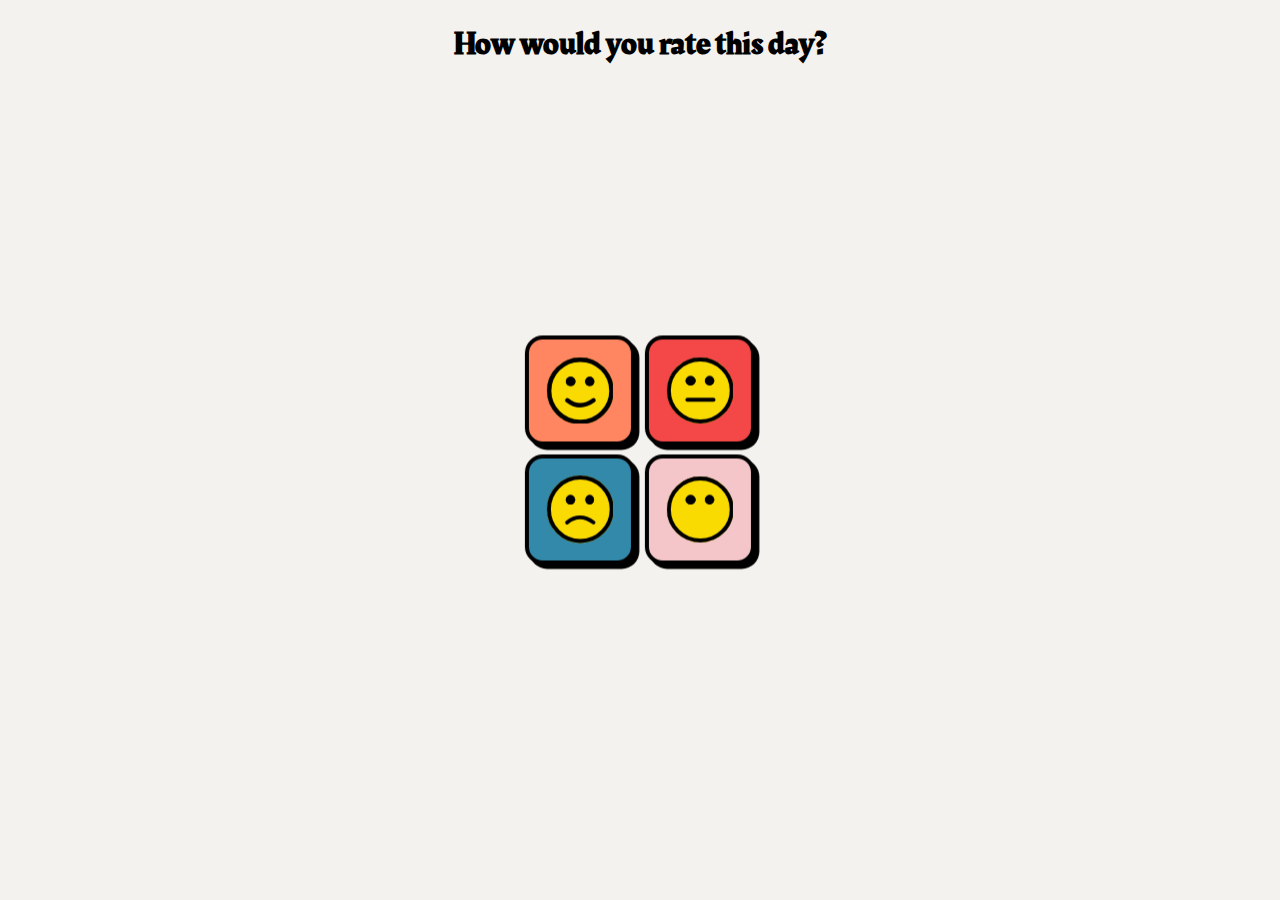
==== index.html @ 7a6d4d30 "init project set up" ====
<!DOCTYPE html>
<html lang="en">

<head>
  <meta charset="UTF-8" />
  <meta name="viewport" content="width=device-width, initial-scale=1.0" />
  <meta http-equiv="X-UA-Compatible" content="ie=edge" />
  <title>SET UP</title>
  <link rel="stylesheet" href="styles/main.css" />
  <link rel="shortcut icon" href="favicon.png" />
</head>

<body class="page">
  <h1 class="page__heading">How would you rate this day?</h1>
  <!-- The FORM -->
  <section class="page__subject">
    <form method="POST" id="formAnswear" onsubmit="greetUser(); return false">
      <div class="answear-grid">
        <label for="answear" class="answear answear--1" id="1">
          <svg xmlns="http://www.w3.org/2000/svg" viewBox="0 0 152 152">
            <g id="Group_70" data-name="Group 70" transform="translate(-6966 -1381)">
              <g id="Ellipse_38" data-name="Ellipse 38" transform="translate(6966 1381)" fill="none" stroke="#000"
                stroke-width="10">
                <circle cx="76" cy="76" r="76" stroke="none" />
                <circle cx="76" cy="76" r="71" fill="none" />
              </g>
              <g id="Group_15" data-name="Group 15" transform="translate(7009.368 1425.016)">
                <g id="Ellipse_35" data-name="Ellipse 35" transform="translate(-0.368 -0.016)" stroke="#000"
                  stroke-width="10">
                  <ellipse cx="11" cy="10.5" rx="11" ry="10.5" stroke="none" />
                  <ellipse cx="11" cy="10.5" rx="6" ry="5.5" fill="none" />
                </g>
                <g id="Ellipse_36" data-name="Ellipse 36" transform="translate(43.632 -0.016)" stroke="#000"
                  stroke-width="10">
                  <circle cx="10.5" cy="10.5" r="10.5" stroke="none" />
                  <circle cx="10.5" cy="10.5" r="5.5" fill="none" />
                </g>
              </g>
              <g id="Ellipse_39" data-name="Ellipse 39" transform="translate(6966 1381)" fill="#f9db02" stroke="#000"
                stroke-width="10">
                <circle cx="76" cy="76" r="76" stroke="none" />
                <circle cx="76" cy="76" r="71" fill="none" />
              </g>
              <g id="Group_16" data-name="Group 16" transform="translate(7009.368 1425.016)">
                <g id="Ellipse_35-2" data-name="Ellipse 35" transform="translate(-0.368 -0.016)" stroke="#000"
                  stroke-width="10">
                  <ellipse cx="11" cy="10.5" rx="11" ry="10.5" stroke="none" />
                  <ellipse cx="11" cy="10.5" rx="6" ry="5.5" fill="none" />
                </g>
                <g id="Ellipse_36-2" data-name="Ellipse 36" transform="translate(43.632 -0.016)" stroke="#000"
                  stroke-width="10">
                  <circle cx="10.5" cy="10.5" r="10.5" stroke="none" />
                  <circle cx="10.5" cy="10.5" r="5.5" fill="none" />
                </g>
              </g>
              <path id="Path_41" data-name="Path 41" d="M0,0S14.388,11.467,29.369,11.467,59.923,0,59.923,0"
                transform="translate(7012.325 1478.49)" fill="none" stroke="#000" stroke-linecap="round"
                stroke-width="10" />
            </g>
          </svg>
          <input type="button" onclick="greetUser(); return false" name="answear" value="mood1" />
        </label>
        <label for="answear" class="answear answear--2" id="2">
          <svg xmlns="http://www.w3.org/2000/svg" viewBox="0 0 86 85">
            <g id="Group_71" data-name="Group 71" transform="translate(0.338 -0.34)">
              <g id="Ellipse_38" data-name="Ellipse 38" transform="translate(-0.338 0.34)" fill="none" stroke="#000"
                stroke-width="5">
                <ellipse cx="43" cy="42.5" rx="43" ry="42.5" stroke="none" />
                <ellipse cx="43" cy="42.5" rx="40.5" ry="40" fill="none" />
              </g>
              <g id="Group_15" data-name="Group 15" transform="translate(24.154 24.716)">
                <g id="Ellipse_35" data-name="Ellipse 35" transform="translate(-0.493 -0.376)" stroke="#000"
                  stroke-width="5">
                  <ellipse cx="6.5" cy="6" rx="6.5" ry="6" stroke="none" />
                  <ellipse cx="6.5" cy="6" rx="4" ry="3.5" fill="none" />
                </g>
                <g id="Ellipse_36" data-name="Ellipse 36" transform="translate(24.507 -0.376)" stroke="#000"
                  stroke-width="5">
                  <circle cx="6" cy="6" r="6" stroke="none" />
                  <circle cx="6" cy="6" r="3.5" fill="none" />
                </g>
              </g>
              <line id="Line_3" data-name="Line 3" x2="33.66" transform="translate(26.022 54.763)" fill="none"
                stroke="#000" stroke-linecap="round" stroke-width="5" />
              <g id="Ellipse_39" data-name="Ellipse 39" transform="translate(-0.338 0.34)" fill="#f9db02" stroke="#000"
                stroke-width="5">
                <ellipse cx="43" cy="42.5" rx="43" ry="42.5" stroke="none" />
                <ellipse cx="43" cy="42.5" rx="40.5" ry="40" fill="none" />
              </g>
              <g id="Group_16" data-name="Group 16" transform="translate(24.154 24.716)">
                <g id="Ellipse_35-2" data-name="Ellipse 35" transform="translate(-0.493 -0.376)" stroke="#000"
                  stroke-width="5">
                  <ellipse cx="6.5" cy="6" rx="6.5" ry="6" stroke="none" />
                  <ellipse cx="6.5" cy="6" rx="4" ry="3.5" fill="none" />
                </g>
                <g id="Ellipse_36-2" data-name="Ellipse 36" transform="translate(24.507 -0.376)" stroke="#000"
                  stroke-width="5">
                  <circle cx="6" cy="6" r="6" stroke="none" />
                  <circle cx="6" cy="6" r="3.5" fill="none" />
                </g>
              </g>
              <line id="Line_4" data-name="Line 4" x2="33.66" transform="translate(26.022 54.763)" fill="none"
                stroke="#000" stroke-linecap="round" stroke-width="5" />
            </g>
          </svg>
          <input type="button" onclick="greetUser(); return false" name="answear" value="mood2" />
        </label>
        <label for="answear" class="answear answear--3" id="3">
          <svg xmlns="http://www.w3.org/2000/svg" viewBox="0 0 85 86">
            <g id="Group_74" data-name="Group 74" transform="translate(-5865 -3158)">
              <g id="Group_73" data-name="Group 73" transform="translate(5864.66 3158.338)">
                <g id="Ellipse_38" data-name="Ellipse 38" transform="translate(0.34 -0.338)" fill="none" stroke="#000"
                  stroke-width="5">
                  <ellipse cx="42.5" cy="43" rx="42.5" ry="43" stroke="none" />
                  <ellipse cx="42.5" cy="43" rx="40" ry="40.5" fill="none" />
                </g>
                <g id="Group_15" data-name="Group 15" transform="translate(24.154 24.716)">
                  <g id="Ellipse_35" data-name="Ellipse 35" transform="translate(0.186 -0.054)" stroke="#000"
                    stroke-width="5">
                    <circle cx="6" cy="6" r="6" stroke="none" />
                    <circle cx="6" cy="6" r="3.5" fill="none" />
                  </g>
                  <g id="Ellipse_36" data-name="Ellipse 36" transform="translate(25.186 -0.054)" stroke="#000"
                    stroke-width="5">
                    <ellipse cx="5.5" cy="6" rx="5.5" ry="6" stroke="none" />
                    <ellipse cx="5.5" cy="6" rx="3" ry="3.5" fill="none" />
                  </g>
                </g>
                <g id="Ellipse_39" data-name="Ellipse 39" transform="translate(0.34 -0.338)" fill="#f9db02"
                  stroke="#000" stroke-width="5">
                  <ellipse cx="42.5" cy="43" rx="42.5" ry="43" stroke="none" />
                  <ellipse cx="42.5" cy="43" rx="40" ry="40.5" fill="none" />
                </g>
                <g id="Group_16" data-name="Group 16" transform="translate(24.154 24.716)">
                  <g id="Ellipse_35-2" data-name="Ellipse 35" transform="translate(0.186 -0.054)" stroke="#000"
                    stroke-width="5">
                    <circle cx="6" cy="6" r="6" stroke="none" />
                    <circle cx="6" cy="6" r="3.5" fill="none" />
                  </g>
                  <g id="Ellipse_36-2" data-name="Ellipse 36" transform="translate(25.186 -0.054)" stroke="#000"
                    stroke-width="5">
                    <ellipse cx="5.5" cy="6" rx="5.5" ry="6" stroke="none" />
                    <ellipse cx="5.5" cy="6" rx="3" ry="3.5" fill="none" />
                  </g>
                </g>
              </g>
              <path id="Path_186" data-name="Path 186" d="M0,6.441S8.082,0,16.5,0,33.66,6.441,33.66,6.441"
                transform="translate(5890.682 3211.416)" fill="none" stroke="#000" stroke-linecap="round"
                stroke-width="5" />
            </g>
          </svg>
          <input type="button" onclick="greetUser(); return false" name="answear" value="mood3" />
        </label>
        <label for="answear" class="answear answear--4" id="4">
          <svg xmlns="http://www.w3.org/2000/svg" viewBox="0 0 86 85">
            <g id="Group_71" data-name="Group 71" transform="translate(0.338 -0.34)">
              <g id="Ellipse_38" data-name="Ellipse 38" transform="translate(-0.338 0.34)" fill="none" stroke="#000"
                stroke-width="5">
                <ellipse cx="43" cy="42.5" rx="43" ry="42.5" stroke="none" />
                <ellipse cx="43" cy="42.5" rx="40.5" ry="40" fill="none" />
              </g>
              <g id="Group_15" data-name="Group 15" transform="translate(24.154 24.716)">
                <g id="Ellipse_35" data-name="Ellipse 35" transform="translate(-0.493 -0.376)" stroke="#000"
                  stroke-width="5">
                  <ellipse cx="6.5" cy="6" rx="6.5" ry="6" stroke="none" />
                  <ellipse cx="6.5" cy="6" rx="4" ry="3.5" fill="none" />
                </g>
                <g id="Ellipse_36" data-name="Ellipse 36" transform="translate(24.507 -0.376)" stroke="#000"
                  stroke-width="5">
                  <circle cx="6" cy="6" r="6" stroke="none" />
                  <circle cx="6" cy="6" r="3.5" fill="none" />
                </g>
              </g>
              <line id="Line_3" data-name="Line 3" x2="33.66" transform="translate(26.022 54.763)" fill="none"
                stroke="#000" stroke-linecap="round" stroke-width="5" />
              <g id="Ellipse_39" data-name="Ellipse 39" transform="translate(-0.338 0.34)" fill="#f9db02" stroke="#000"
                stroke-width="5">
                <ellipse cx="43" cy="42.5" rx="43" ry="42.5" stroke="none" />
                <ellipse cx="43" cy="42.5" rx="40.5" ry="40" fill="none" />
              </g>
              <g id="Group_16" data-name="Group 16" transform="translate(24.154 24.716)">
                <g id="Ellipse_35-2" data-name="Ellipse 35" transform="translate(-0.493 -0.376)" stroke="#000"
                  stroke-width="5">
                  <ellipse cx="6.5" cy="6" rx="6.5" ry="6" stroke="none" />
                  <ellipse cx="6.5" cy="6" rx="4" ry="3.5" fill="none" />
                </g>
                <g id="Ellipse_36-2" data-name="Ellipse 36" transform="translate(24.507 -0.376)" stroke="#000"
                  stroke-width="5">
                  <circle cx="6" cy="6" r="6" stroke="none" />
                  <circle cx="6" cy="6" r="3.5" fill="none" />
                </g>
              </g>
            </g>
          </svg>
          <input type="button" onclick="greetUser(); return false" name="answear" value="mood4" />
        </label>
      </div>
    </form>
  </section>
  <!-- The Modal -->
  <div class="modal modal-js">
  </div>

  <script src="js/main.js"></script>
</body>

</html>
---- styles/main.css ----
/* ---------------------------------------------------------------------------------------
 *  Core
 */
/**
 * 1. Set default font family to sans-serif.
 * 2. Prevent iOS text size adjust after orientation change, without disabling
 *    user zoom.
 */
@import url("https://fonts.googleapis.com/css2?family=Rakkas&display=swap");
@import url("https://fonts.googleapis.com/css2?family=Montserrat&display=swap");
html {
  font-family: sans-serif;
  /* 1 */
  -ms-text-size-adjust: 100%;
  /* 2 */
  -webkit-text-size-adjust: 100%;
  /* 2 */
}

/**
 * Remove default margin.
 */
body {
  margin: 0;
}

/* HTML5 display definitions
   ========================================================================== */
/**
 * Correct `block` display not defined for any HTML5 element in IE 8/9.
 * Correct `block` display not defined for `details` or `summary` in IE 10/11
 * and Firefox.
 * Correct `block` display not defined for `main` in IE 11.
 */
article,
aside,
details,
figcaption,
figure,
footer,
header,
hgroup,
main,
menu,
nav,
section,
summary {
  display: block;
}

/**
 * 1. Correct `inline-block` display not defined in IE 8/9.
 * 2. Normalize vertical alignment of `progress` in Chrome, Firefox, and Opera.
 */
audio,
canvas,
progress,
video {
  display: inline-block;
  /* 1 */
  vertical-align: baseline;
  /* 2 */
}

/**
 * Prevent modern browsers from displaying `audio` without controls.
 * Remove excess height in iOS 5 devices.
 */
audio:not([controls]) {
  display: none;
  height: 0;
}

/**
 * Address `[hidden]` styling not present in IE 8/9/10.
 * Hide the `template` element in IE 8/9/11, Safari, and Firefox < 22.
 */
[hidden],
template {
  display: none;
}

/* Links
   ========================================================================== */
/**
 * Remove the gray background color from active links in IE 10.
 */
a {
  background-color: transparent;
}

/**
 * Improve readability when focused and also mouse hovered in all browsers.
 */
a:active,
a:hover {
  outline: 0;
}

/* Text-level semantics
   ========================================================================== */
/**
 * Address styling not present in IE 8/9/10/11, Safari, and Chrome.
 */
abbr[title] {
  border-bottom: 1px dotted;
}

/**
 * Address style set to `bolder` in Firefox 4+, Safari, and Chrome.
 */
b,
strong {
  font-weight: bold;
}

/**
 * Address styling not present in Safari and Chrome.
 */
dfn {
  font-style: italic;
}

/**
 * Address variable `h1` font-size and margin within `section` and `article`
 * contexts in Firefox 4+, Safari, and Chrome.
 */
h1 {
  font-size: 2em;
  margin: 0.67em 0;
}

/**
 * Address styling not present in IE 8/9.
 */
mark {
  background: #ff0;
  color: #000;
}

/**
 * Address inconsistent and variable font size in all browsers.
 */
small {
  font-size: 80%;
}

/**
 * Prevent `sub` and `sup` affecting `line-height` in all browsers.
 */
sub,
sup {
  font-size: 75%;
  line-height: 0;
  position: relative;
  vertical-align: baseline;
}

sup {
  top: -0.5em;
}

sub {
  bottom: -0.25em;
}

/* Embedded content
   ========================================================================== */
/**
 * Remove border when inside `a` element in IE 8/9/10.
 */
img {
  border: 0;
}

/**
 * Correct overflow not hidden in IE 9/10/11.
 */
svg:not(:root) {
  overflow: hidden;
}

/* Grouping content
   ========================================================================== */
/**
 * Address margin not present in IE 8/9 and Safari.
 */
figure {
  margin: 1em 40px;
}

/**
 * Address differences between Firefox and other browsers.
 */
hr {
  -webkit-box-sizing: content-box;
          box-sizing: content-box;
  height: 0;
}

/**
 * Contain overflow in all browsers.
 */
pre {
  overflow: auto;
}

/**
 * Address odd `em`-unit font size rendering in all browsers.
 */
code,
kbd,
pre,
samp {
  font-family: monospace, monospace;
  font-size: 1em;
}

/* Forms
   ========================================================================== */
/**
 * Known limitation: by default, Chrome and Safari on OS X allow very limited
 * styling of `select`, unless a `border` property is set.
 */
/**
 * 1. Correct color not being inherited.
 *    Known issue: affects color of disabled elements.
 * 2. Correct font properties not being inherited.
 * 3. Address margins set differently in Firefox 4+, Safari, and Chrome.
 */
button,
input,
optgroup,
select,
textarea {
  color: inherit;
  /* 1 */
  font: inherit;
  /* 2 */
  margin: 0;
  /* 3 */
}

/**
 * Address `overflow` set to `hidden` in IE 8/9/10/11.
 */
button {
  overflow: visible;
}

/**
 * Address inconsistent `text-transform` inheritance for `button` and `select`.
 * All other form control elements do not inherit `text-transform` values.
 * Correct `button` style inheritance in Firefox, IE 8/9/10/11, and Opera.
 * Correct `select` style inheritance in Firefox.
 */
button,
select {
  text-transform: none;
}

/**
 * 1. Avoid the WebKit bug in Android 4.0.* where (2) destroys native `audio`
 *    and `video` controls.
 * 2. Correct inability to style clickable `input` types in iOS.
 * 3. Improve usability and consistency of cursor style between image-type
 *    `input` and others.
 */
button,
html input[type="button"],
input[type="reset"],
input[type="submit"] {
  -webkit-appearance: button;
  /* 2 */
  cursor: pointer;
  /* 3 */
}

/**
 * Re-set default cursor for disabled elements.
 */
button[disabled],
html input[disabled] {
  cursor: default;
}

/**
 * Remove inner padding and border in Firefox 4+.
 */
button::-moz-focus-inner,
input::-moz-focus-inner {
  border: 0;
  padding: 0;
}

/**
 * Address Firefox 4+ setting `line-height` on `input` using `!important` in
 * the UA stylesheet.
 */
input {
  line-height: normal;
}

/**
 * It's recommended that you don't attempt to style these elements.
 * Firefox's implementation doesn't respect box-sizing, padding, or width.
 *
 * 1. Address box sizing set to `content-box` in IE 8/9/10.
 * 2. Remove excess padding in IE 8/9/10.
 */
input[type="checkbox"],
input[type="radio"] {
  -webkit-box-sizing: border-box;
          box-sizing: border-box;
  /* 1 */
  padding: 0;
  /* 2 */
}

/**
 * Fix the cursor style for Chrome's increment/decrement buttons. For certain
 * `font-size` values of the `input`, it causes the cursor style of the
 * decrement button to change from `default` to `text`.
 */
input[type="number"]::-webkit-inner-spin-button,
input[type="number"]::-webkit-outer-spin-button {
  height: auto;
}

/**
 * 1. Address `appearance` set to `searchfield` in Safari and Chrome.
 * 2. Address `box-sizing` set to `border-box` in Safari and Chrome
 *    (include `-moz` to future-proof).
 */
input[type="search"] {
  -webkit-appearance: textfield;
  /* 1 */
  -webkit-box-sizing: content-box;
  /* 2 */
  box-sizing: content-box;
}

/**
 * Remove inner padding and search cancel button in Safari and Chrome on OS X.
 * Safari (but not Chrome) clips the cancel button when the search input has
 * padding (and `textfield` appearance).
 */
input[type="search"]::-webkit-search-cancel-button,
input[type="search"]::-webkit-search-decoration {
  -webkit-appearance: none;
}

/**
 * Define consistent border, margin, and padding.
 */
fieldset {
  border: 1px solid #c0c0c0;
  margin: 0 2px;
  padding: 0.35em 0.625em 0.75em;
}

/**
 * 1. Correct `color` not being inherited in IE 8/9/10/11.
 * 2. Remove padding so people aren't caught out if they zero out fieldsets.
 */
legend {
  border: 0;
  /* 1 */
  padding: 0;
  /* 2 */
}

/**
 * Remove default vertical scrollbar in IE 8/9/10/11.
 */
textarea {
  overflow: auto;
}

/**
 * Don't inherit the `font-weight` (applied by a rule above).
 * NOTE: the default cannot safely be changed in Chrome and Safari on OS X.
 */
optgroup {
  font-weight: bold;
}

/* Tables
   ========================================================================== */
/**
 * Remove most spacing between table cells.
 */
table {
  border-collapse: collapse;
  border-spacing: 0;
}

td,
th {
  padding: 0;
}

@media (max-width: 481px) {
  html:before {
    position: absolute;
    display: none;
    content: 'adaptive:extra-narrow';
  }
  .not-extra-narrow {
    display: none;
  }
}

@media (min-width: 481px) and (max-width: 766px) {
  html:before {
    position: absolute;
    display: none;
    content: 'adaptive:narrow';
  }
  .not-narrow {
    display: none;
  }
}

@media (min-width: 767px) and (max-width: 1024px) {
  html:before {
    position: absolute;
    display: none;
    content: 'adaptive:regular';
  }
  .not-regular {
    display: none;
  }
}

@media (min-width: 1025px) {
  html:before {
    position: absolute;
    display: none;
    content: 'adaptive:wide';
  }
  .not-wide {
    display: none;
  }
}

html, body {
  font-family: 'Rakkas', cursive;
  height: 100%;
  margin: 0;
  padding: 0;
  background-color: #F4F2EE;
}

body {
  position: relative;
}

#__next {
  position: relative;
  height: 100%;
}

body {
  font-size: 1rem;
}

html {
  font-size: calc(18px + (23 - 18) * ((100vw - 375px) / (480 -  375)));
}

@media (min-width: 766px) {
  html {
    font-size: calc(18px + (24 - 18) * ((100vw - 768px) / (1024 -  768)));
  }
}

@media (min-width: 1024px) {
  html {
    font-size: calc(18px + (24 - 18) * ((100vw - 1440px) / (1920 -  1440)));
  }
}

*, :after, :before {
  -webkit-box-sizing: border-box;
  /* Safari/Chrome, other WebKit */
  /* Firefox, other Gecko */
  box-sizing: border-box;
  /* Opera/IE 8+ */
  -webkit-tap-highlight-color: rgba(0, 0, 0, 0);
}

.ir {
  display: block;
  font: 0/0 a;
  text-shadow: none;
  color: transparent;
}

h1, h2, h3, h4, h5, h6, p {
  margin: 0;
}

/* ---------------------------------------------------------------------------------------
 *  Components
 */
.button {
  overflow: visible;
  margin: 0;
  padding: 0;
  text-decoration: none;
  border: none;
  outline: none;
  background: none;
  cursor: pointer;
  -webkit-tap-highlight-color: rgba(0, 0, 0, 0);
}

.button:hover {
  text-decoration: none;
}

.button:focus {
  outline: none;
}

.list {
  margin: 0;
  padding: 0;
  list-style-type: none;
}

.list--navigation {
  display: -webkit-box;
  display: -ms-flexbox;
  display: flex;
  -webkit-box-pack: justify;
      -ms-flex-pack: justify;
          justify-content: space-between;
}

svg {
  width: 100%;
}

.subject {
  display: -ms-grid;
  display: grid;
  -ms-grid-columns: 1fr 1fr;
      grid-template-columns: 1fr 1fr;
  grid-gap: 0.55556rem;
}

@media (min-width: 766px) {
  .subject__button {
    width: 7.77778rem;
    height: 7.77778rem;
    padding: 0.77778rem;
    border: 0.44444rem solid #000000;
    border-radius: 1.11111rem;
  }
  .subject__button::before {
    -webkit-transform: translate3d(1.11111rem, 0.83333rem, -1em);
    transform: translate3d(1.11111rem, 0.83333rem, -1em);
  }
  .subject__button:hover {
    -webkit-transform: translate3d(0.55556rem, 0.27778rem, -1em);
    transform: translate3d(0.55556rem, 0.27778rem, -1em);
  }
  .subject {
    grid-gap: 0.94444rem;
  }
}

@media (min-width: 1024px) {
  .subject {
    display: -webkit-box;
    display: -ms-flexbox;
    display: flex;
    -webkit-box-pack: center;
        -ms-flex-pack: center;
            justify-content: center;
  }
}

.answear-grid {
  display: -ms-grid;
  display: grid;
  -ms-grid-columns: 1fr 1fr;
      grid-template-columns: 1fr 1fr;
  grid-gap: 0.55556rem;
}

.answear {
  width: 6.88889rem;
  height: 6.88889rem;
  padding: 1.11111rem;
  display: -webkit-box;
  display: -ms-flexbox;
  display: flex;
  -webkit-box-align: center;
      -ms-flex-align: center;
          align-items: center;
  -webkit-box-pack: center;
      -ms-flex-pack: center;
          justify-content: center;
  border: 0.27778rem solid #000000;
  border-radius: 1.11111rem;
  -webkit-box-shadow: 0.27778rem 0.27778rem 0 0 #000000;
          box-shadow: 0.27778rem 0.27778rem 0 0 #000000;
  font-size: 0;
  cursor: pointer;
  will-change: transform, opacity;
  -webkit-transform-style: preserve-3d;
  transform-style: preserve-3d;
  -webkit-transition: background 150ms cubic-bezier(0, 0, 0.58, 1), -webkit-transform 150ms cubic-bezier(0, 0, 0.58, 1);
  transition: background 150ms cubic-bezier(0, 0, 0.58, 1), -webkit-transform 150ms cubic-bezier(0, 0, 0.58, 1);
  transition: transform 150ms cubic-bezier(0, 0, 0.58, 1), background 150ms cubic-bezier(0, 0, 0.58, 1);
  transition: transform 150ms cubic-bezier(0, 0, 0.58, 1), background 150ms cubic-bezier(0, 0, 0.58, 1), -webkit-transform 150ms cubic-bezier(0, 0, 0.58, 1);
}

.answear input {
  position: absolute;
  width: 100%;
  height: 100%;
  top: 0;
  left: 0;
  opacity: 0;
  cursor: pointer;
}

.answear--1 {
  background: #FF8661;
}

.answear--2 {
  background: #F44747;
}

.answear--3 {
  background: #3389AA;
}

.answear--4 {
  background: #F4C6C9;
}

.answear:hover {
  -webkit-transform: translate3d(0.27778rem, 0.27778rem, -1em);
  transform: translate3d(0.27778rem, 0.27778rem, -1em);
  -webkit-box-shadow: 0rem 0rem 0 0 #000000;
          box-shadow: 0rem 0rem 0 0 #000000;
}

/* Modal Content */
.modal {
  display: none;
  /* Hidden by default */
  position: fixed;
  /* Stay in place */
  z-index: 1;
  /* Sit on top */
  padding-top: 10vh;
  /* Location of the box */
  left: 0;
  top: 0;
  width: 100%;
  /* Full width */
  height: 100%;
  /* Full height */
  overflow: auto;
  /* Enable scroll if needed */
  background-color: black;
  /* Fallback color */
  background-color: rgba(0, 0, 0, 0.4);
  /* Black w/ opacity */
  text-align: center;
}

.modal__content {
  position: relative;
  margin: auto;
  padding: 2.5rem 0 0.5rem;
  width: 80vw;
  height: 65vh;
  background: #F4F2EE;
  color: #000000;
  border: 0.27778rem solid #000000;
  border-radius: 1.11111rem;
  -webkit-box-shadow: 0.27778rem 0.27778rem 0 0 #000000;
          box-shadow: 0.27778rem 0.27778rem 0 0 #000000;
}

.modal__heading::after {
  content: '';
  position: absolute;
  left: 50%;
  -webkit-transform: translate(-50%, 50%);
          transform: translate(-50%, 50%);
  width: 80vw;
  height: 0.27778rem;
  bottom: 7rem;
  background: #000000;
}

.modal__button {
  position: absolute;
  left: 50%;
  -webkit-transform: translate(-50%, 50%);
          transform: translate(-50%, 50%);
  width: 10.55556rem;
  height: 3.61111rem;
  border: 0.27778rem solid #000000;
  border-radius: 1.11111rem;
  -webkit-box-shadow: 0.27778rem 0.27778rem 0 0 #000000;
          box-shadow: 0.27778rem 0.27778rem 0 0 #000000;
  background: #3389AA;
  color: #FFFFFF;
  text-transform: uppercase;
  bottom: 7rem;
}

/* The Close Button */
.close {
  color: 0;
  position: absolute;
  padding: 0rem 1.2rem;
  font-size: 2rem;
  top: 0rem;
  font-weight: 100;
}

.close:hover,
.close:focus {
  color: 0;
  text-decoration: none;
  cursor: pointer;
}

/* ---------------------------------------------------------------------------------------
 *  Pages
 */
.page {
  background-color: #F4F2EE;
}

.page__heading {
  padding: 3.22222rem 0 0;
  display: -webkit-box;
  display: -ms-flexbox;
  display: flex;
  -webkit-box-pack: center;
      -ms-flex-pack: center;
          justify-content: center;
  text-align: center;
}

.page__subject {
  padding: 3.22222rem 2.77778rem;
  position: fixed;
  top: 50%;
  left: 50%;
  -webkit-transform: translate(-50%, -50%);
          transform: translate(-50%, -50%);
}

@media (min-width: 766px) {
  .page__heading {
    padding: 0.66667rem 0 0;
  }
  .page__subject {
    padding: 1.55556rem 2.77778rem;
  }
}

@media (min-width: 1024px) {
  .page__heading {
    padding: 1.33333rem 0 0;
  }
}
/*# sourceMappingURL=main.css.map */
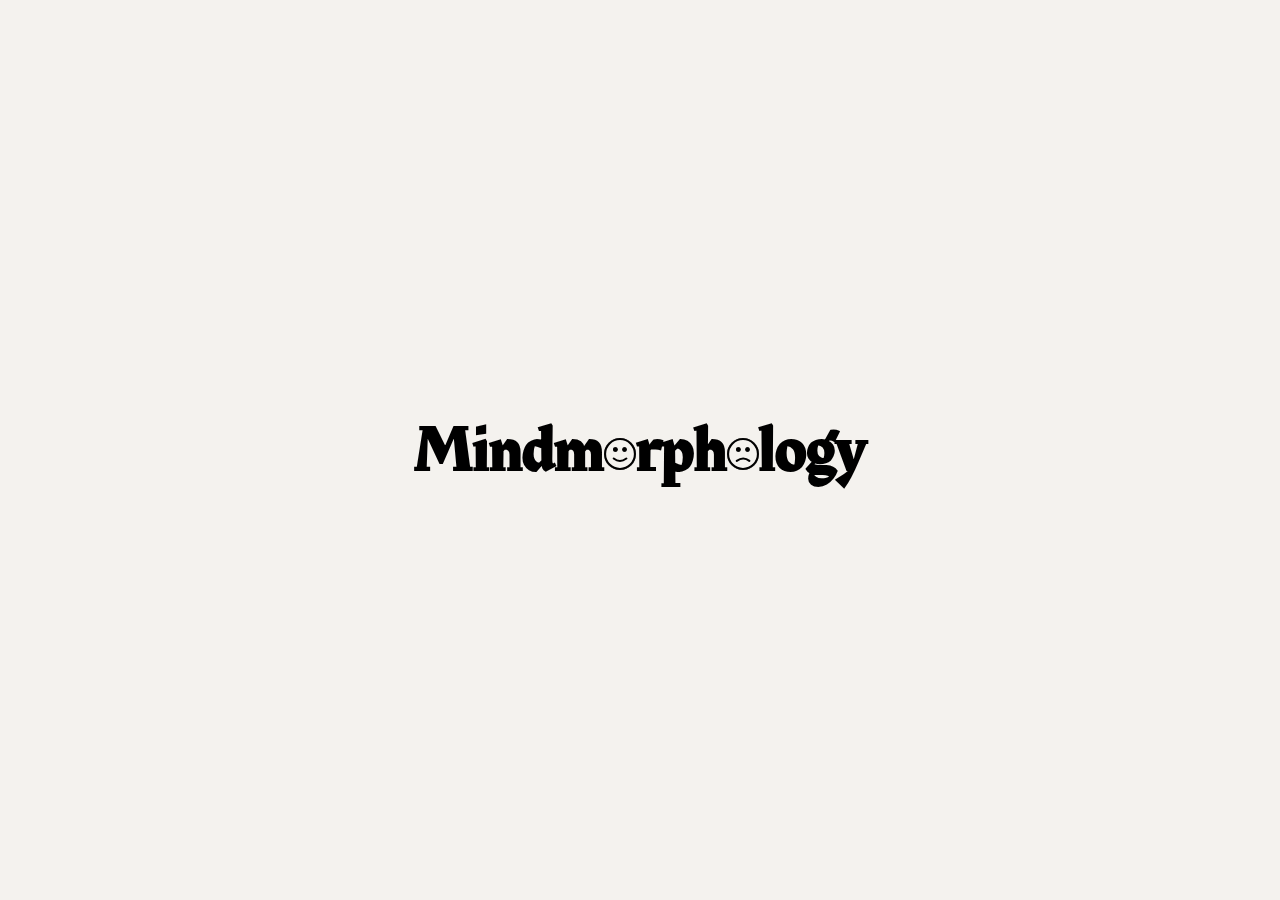
==== commit fbc945d5: "page link update" ====
--- a/index.html
+++ b/index.html
@@ -2,206 +2,104 @@
 <html lang="en">
 
 <head>
-  <meta charset="UTF-8" />
-  <meta name="viewport" content="width=device-width, initial-scale=1.0" />
-  <meta http-equiv="X-UA-Compatible" content="ie=edge" />
-  <title>SET UP</title>
-  <link rel="stylesheet" href="styles/main.css" />
-  <link rel="shortcut icon" href="favicon.png" />
+    <meta charset="UTF-8" />
+    <meta name="viewport" content="width=device-width, initial-scale=1.0" />
+    <meta http-equiv="X-UA-Compatible" content="ie=edge" />
+    <title>Mindmorphology</title>
+    <link rel="stylesheet" href="styles/main.css" />
+    <link rel="shortcut icon" href="favicon.png" />
 </head>
 
-<body class="page">
-  <h1 class="page__heading">How would you rate this day?</h1>
-  <!-- The FORM -->
-  <section class="page__subject">
-    <form method="POST" id="formAnswear" onsubmit="greetUser(); return false">
-      <div class="answear-grid">
-        <label for="answear" class="answear answear--1" id="1">
-          <svg xmlns="http://www.w3.org/2000/svg" viewBox="0 0 152 152">
-            <g id="Group_70" data-name="Group 70" transform="translate(-6966 -1381)">
-              <g id="Ellipse_38" data-name="Ellipse 38" transform="translate(6966 1381)" fill="none" stroke="#000"
-                stroke-width="10">
-                <circle cx="76" cy="76" r="76" stroke="none" />
-                <circle cx="76" cy="76" r="71" fill="none" />
-              </g>
-              <g id="Group_15" data-name="Group 15" transform="translate(7009.368 1425.016)">
-                <g id="Ellipse_35" data-name="Ellipse 35" transform="translate(-0.368 -0.016)" stroke="#000"
-                  stroke-width="10">
-                  <ellipse cx="11" cy="10.5" rx="11" ry="10.5" stroke="none" />
-                  <ellipse cx="11" cy="10.5" rx="6" ry="5.5" fill="none" />
-                </g>
-                <g id="Ellipse_36" data-name="Ellipse 36" transform="translate(43.632 -0.016)" stroke="#000"
-                  stroke-width="10">
-                  <circle cx="10.5" cy="10.5" r="10.5" stroke="none" />
-                  <circle cx="10.5" cy="10.5" r="5.5" fill="none" />
-                </g>
-              </g>
-              <g id="Ellipse_39" data-name="Ellipse 39" transform="translate(6966 1381)" fill="#f9db02" stroke="#000"
-                stroke-width="10">
-                <circle cx="76" cy="76" r="76" stroke="none" />
-                <circle cx="76" cy="76" r="71" fill="none" />
-              </g>
-              <g id="Group_16" data-name="Group 16" transform="translate(7009.368 1425.016)">
-                <g id="Ellipse_35-2" data-name="Ellipse 35" transform="translate(-0.368 -0.016)" stroke="#000"
-                  stroke-width="10">
-                  <ellipse cx="11" cy="10.5" rx="11" ry="10.5" stroke="none" />
-                  <ellipse cx="11" cy="10.5" rx="6" ry="5.5" fill="none" />
-                </g>
-                <g id="Ellipse_36-2" data-name="Ellipse 36" transform="translate(43.632 -0.016)" stroke="#000"
-                  stroke-width="10">
-                  <circle cx="10.5" cy="10.5" r="10.5" stroke="none" />
-                  <circle cx="10.5" cy="10.5" r="5.5" fill="none" />
-                </g>
-              </g>
-              <path id="Path_41" data-name="Path 41" d="M0,0S14.388,11.467,29.369,11.467,59.923,0,59.923,0"
-                transform="translate(7012.325 1478.49)" fill="none" stroke="#000" stroke-linecap="round"
-                stroke-width="10" />
-            </g>
-          </svg>
-          <input type="button" onclick="greetUser(); return false" name="answear" value="mood1" />
-        </label>
-        <label for="answear" class="answear answear--2" id="2">
-          <svg xmlns="http://www.w3.org/2000/svg" viewBox="0 0 86 85">
-            <g id="Group_71" data-name="Group 71" transform="translate(0.338 -0.34)">
-              <g id="Ellipse_38" data-name="Ellipse 38" transform="translate(-0.338 0.34)" fill="none" stroke="#000"
-                stroke-width="5">
-                <ellipse cx="43" cy="42.5" rx="43" ry="42.5" stroke="none" />
-                <ellipse cx="43" cy="42.5" rx="40.5" ry="40" fill="none" />
-              </g>
-              <g id="Group_15" data-name="Group 15" transform="translate(24.154 24.716)">
-                <g id="Ellipse_35" data-name="Ellipse 35" transform="translate(-0.493 -0.376)" stroke="#000"
-                  stroke-width="5">
-                  <ellipse cx="6.5" cy="6" rx="6.5" ry="6" stroke="none" />
-                  <ellipse cx="6.5" cy="6" rx="4" ry="3.5" fill="none" />
-                </g>
-                <g id="Ellipse_36" data-name="Ellipse 36" transform="translate(24.507 -0.376)" stroke="#000"
-                  stroke-width="5">
-                  <circle cx="6" cy="6" r="6" stroke="none" />
-                  <circle cx="6" cy="6" r="3.5" fill="none" />
-                </g>
-              </g>
-              <line id="Line_3" data-name="Line 3" x2="33.66" transform="translate(26.022 54.763)" fill="none"
-                stroke="#000" stroke-linecap="round" stroke-width="5" />
-              <g id="Ellipse_39" data-name="Ellipse 39" transform="translate(-0.338 0.34)" fill="#f9db02" stroke="#000"
-                stroke-width="5">
-                <ellipse cx="43" cy="42.5" rx="43" ry="42.5" stroke="none" />
-                <ellipse cx="43" cy="42.5" rx="40.5" ry="40" fill="none" />
-              </g>
-              <g id="Group_16" data-name="Group 16" transform="translate(24.154 24.716)">
-                <g id="Ellipse_35-2" data-name="Ellipse 35" transform="translate(-0.493 -0.376)" stroke="#000"
-                  stroke-width="5">
-                  <ellipse cx="6.5" cy="6" rx="6.5" ry="6" stroke="none" />
-                  <ellipse cx="6.5" cy="6" rx="4" ry="3.5" fill="none" />
-                </g>
-                <g id="Ellipse_36-2" data-name="Ellipse 36" transform="translate(24.507 -0.376)" stroke="#000"
-                  stroke-width="5">
-                  <circle cx="6" cy="6" r="6" stroke="none" />
-                  <circle cx="6" cy="6" r="3.5" fill="none" />
-                </g>
-              </g>
-              <line id="Line_4" data-name="Line 4" x2="33.66" transform="translate(26.022 54.763)" fill="none"
-                stroke="#000" stroke-linecap="round" stroke-width="5" />
-            </g>
-          </svg>
-          <input type="button" onclick="greetUser(); return false" name="answear" value="mood2" />
-        </label>
-        <label for="answear" class="answear answear--3" id="3">
-          <svg xmlns="http://www.w3.org/2000/svg" viewBox="0 0 85 86">
-            <g id="Group_74" data-name="Group 74" transform="translate(-5865 -3158)">
-              <g id="Group_73" data-name="Group 73" transform="translate(5864.66 3158.338)">
-                <g id="Ellipse_38" data-name="Ellipse 38" transform="translate(0.34 -0.338)" fill="none" stroke="#000"
-                  stroke-width="5">
-                  <ellipse cx="42.5" cy="43" rx="42.5" ry="43" stroke="none" />
-                  <ellipse cx="42.5" cy="43" rx="40" ry="40.5" fill="none" />
-                </g>
-                <g id="Group_15" data-name="Group 15" transform="translate(24.154 24.716)">
-                  <g id="Ellipse_35" data-name="Ellipse 35" transform="translate(0.186 -0.054)" stroke="#000"
-                    stroke-width="5">
-                    <circle cx="6" cy="6" r="6" stroke="none" />
-                    <circle cx="6" cy="6" r="3.5" fill="none" />
-                  </g>
-                  <g id="Ellipse_36" data-name="Ellipse 36" transform="translate(25.186 -0.054)" stroke="#000"
-                    stroke-width="5">
-                    <ellipse cx="5.5" cy="6" rx="5.5" ry="6" stroke="none" />
-                    <ellipse cx="5.5" cy="6" rx="3" ry="3.5" fill="none" />
-                  </g>
-                </g>
-                <g id="Ellipse_39" data-name="Ellipse 39" transform="translate(0.34 -0.338)" fill="#f9db02"
-                  stroke="#000" stroke-width="5">
-                  <ellipse cx="42.5" cy="43" rx="42.5" ry="43" stroke="none" />
-                  <ellipse cx="42.5" cy="43" rx="40" ry="40.5" fill="none" />
-                </g>
-                <g id="Group_16" data-name="Group 16" transform="translate(24.154 24.716)">
-                  <g id="Ellipse_35-2" data-name="Ellipse 35" transform="translate(0.186 -0.054)" stroke="#000"
-                    stroke-width="5">
-                    <circle cx="6" cy="6" r="6" stroke="none" />
-                    <circle cx="6" cy="6" r="3.5" fill="none" />
-                  </g>
-                  <g id="Ellipse_36-2" data-name="Ellipse 36" transform="translate(25.186 -0.054)" stroke="#000"
-                    stroke-width="5">
-                    <ellipse cx="5.5" cy="6" rx="5.5" ry="6" stroke="none" />
-                    <ellipse cx="5.5" cy="6" rx="3" ry="3.5" fill="none" />
-                  </g>
-                </g>
-              </g>
-              <path id="Path_186" data-name="Path 186" d="M0,6.441S8.082,0,16.5,0,33.66,6.441,33.66,6.441"
-                transform="translate(5890.682 3211.416)" fill="none" stroke="#000" stroke-linecap="round"
-                stroke-width="5" />
-            </g>
-          </svg>
-          <input type="button" onclick="greetUser(); return false" name="answear" value="mood3" />
-        </label>
-        <label for="answear" class="answear answear--4" id="4">
-          <svg xmlns="http://www.w3.org/2000/svg" viewBox="0 0 86 85">
-            <g id="Group_71" data-name="Group 71" transform="translate(0.338 -0.34)">
-              <g id="Ellipse_38" data-name="Ellipse 38" transform="translate(-0.338 0.34)" fill="none" stroke="#000"
-                stroke-width="5">
-                <ellipse cx="43" cy="42.5" rx="43" ry="42.5" stroke="none" />
-                <ellipse cx="43" cy="42.5" rx="40.5" ry="40" fill="none" />
-              </g>
-              <g id="Group_15" data-name="Group 15" transform="translate(24.154 24.716)">
-                <g id="Ellipse_35" data-name="Ellipse 35" transform="translate(-0.493 -0.376)" stroke="#000"
-                  stroke-width="5">
-                  <ellipse cx="6.5" cy="6" rx="6.5" ry="6" stroke="none" />
-                  <ellipse cx="6.5" cy="6" rx="4" ry="3.5" fill="none" />
-                </g>
-                <g id="Ellipse_36" data-name="Ellipse 36" transform="translate(24.507 -0.376)" stroke="#000"
-                  stroke-width="5">
-                  <circle cx="6" cy="6" r="6" stroke="none" />
-                  <circle cx="6" cy="6" r="3.5" fill="none" />
-                </g>
-              </g>
-              <line id="Line_3" data-name="Line 3" x2="33.66" transform="translate(26.022 54.763)" fill="none"
-                stroke="#000" stroke-linecap="round" stroke-width="5" />
-              <g id="Ellipse_39" data-name="Ellipse 39" transform="translate(-0.338 0.34)" fill="#f9db02" stroke="#000"
-                stroke-width="5">
-                <ellipse cx="43" cy="42.5" rx="43" ry="42.5" stroke="none" />
-                <ellipse cx="43" cy="42.5" rx="40.5" ry="40" fill="none" />
-              </g>
-              <g id="Group_16" data-name="Group 16" transform="translate(24.154 24.716)">
-                <g id="Ellipse_35-2" data-name="Ellipse 35" transform="translate(-0.493 -0.376)" stroke="#000"
-                  stroke-width="5">
-                  <ellipse cx="6.5" cy="6" rx="6.5" ry="6" stroke="none" />
-                  <ellipse cx="6.5" cy="6" rx="4" ry="3.5" fill="none" />
-                </g>
-                <g id="Ellipse_36-2" data-name="Ellipse 36" transform="translate(24.507 -0.376)" stroke="#000"
-                  stroke-width="5">
-                  <circle cx="6" cy="6" r="6" stroke="none" />
-                  <circle cx="6" cy="6" r="3.5" fill="none" />
-                </g>
-              </g>
-            </g>
-          </svg>
-          <input type="button" onclick="greetUser(); return false" name="answear" value="mood4" />
-        </label>
-      </div>
-    </form>
-  </section>
-  <!-- The Modal -->
-  <div class="modal modal-js">
-  </div>
-
-  <script src="js/main.js"></script>
+<body class="page page-loader">
+    <div class="loader">
+        <h1 class="loader__heading">Mindm<span class="loader__svg">
+                <svg xmlns="http://www.w3.org/2000/svg" viewBox="0 0 152 152">
+                    <g id="Group_70" data-name="Group 70" transform="translate(-6966 -1381)">
+                        <g id="Ellipse_38" data-name="Ellipse 38" transform="translate(6966 1381)" fill="none"
+                            stroke="#000" stroke-width="10">
+                            <circle cx="76" cy="76" r="76" stroke="none" />
+                            <circle cx="76" cy="76" r="71" fill="none" />
+                        </g>
+                        <g id="Group_15" data-name="Group 15" transform="translate(7009.368 1425.016)">
+                            <g id="Ellipse_35" data-name="Ellipse 35" transform="translate(-0.368 -0.016)" stroke="#000"
+                                stroke-width="10">
+                                <ellipse cx="11" cy="10.5" rx="11" ry="10.5" stroke="none" />
+                                <ellipse cx="11" cy="10.5" rx="6" ry="5.5" fill="none" />
+                            </g>
+                            <g id="Ellipse_36" data-name="Ellipse 36" transform="translate(43.632 -0.016)" stroke="#000"
+                                stroke-width="10">
+                                <circle cx="10.5" cy="10.5" r="10.5" stroke="none" />
+                                <circle cx="10.5" cy="10.5" r="5.5" fill="none" />
+                            </g>
+                        </g>
+                        <g id="Ellipse_39" data-name="Ellipse 39" transform="translate(6966 1381)" fill="#F4F2EE"
+                            stroke="#000" stroke-width="10">
+                            <circle cx="76" cy="76" r="76" stroke="none" />
+                            <circle cx="76" cy="76" r="71" fill="none" />
+                        </g>
+                        <g id="Group_16" data-name="Group 16" transform="translate(7009.368 1425.016)">
+                            <g id="Ellipse_35-2" data-name="Ellipse 35" transform="translate(-0.368 -0.016)"
+                                stroke="#000" stroke-width="10">
+                                <ellipse cx="11" cy="10.5" rx="11" ry="10.5" stroke="none" />
+                                <ellipse cx="11" cy="10.5" rx="6" ry="5.5" fill="none" />
+                            </g>
+                            <g id="Ellipse_36-2" data-name="Ellipse 36" transform="translate(43.632 -0.016)"
+                                stroke="#000" stroke-width="10">
+                                <circle cx="10.5" cy="10.5" r="10.5" stroke="none" />
+                                <circle cx="10.5" cy="10.5" r="5.5" fill="none" />
+                            </g>
+                        </g>
+                        <path id="Path_41" data-name="Path 41" d="M0,0S14.388,11.467,29.369,11.467,59.923,0,59.923,0"
+                            transform="translate(7012.325 1478.49)" fill="none" stroke="#000" stroke-linecap="round"
+                            stroke-width="10" />
+                    </g>
+                </svg>
+            </span>rph<span class="loader__svg">
+                <svg xmlns="http://www.w3.org/2000/svg" viewBox="0 0 152 152">
+                    <g id="Group_104" data-name="Group 104" transform="translate(-6966 -1381)">
+                        <g id="Ellipse_38" data-name="Ellipse 38" transform="translate(6966 1381)" fill="none"
+                            stroke="#000" stroke-width="10">
+                            <circle cx="76" cy="76" r="76" stroke="none" />
+                            <circle cx="76" cy="76" r="71" fill="none" />
+                        </g>
+                        <g id="Group_15" data-name="Group 15" transform="translate(7009.368 1425.016)">
+                            <g id="Ellipse_35" data-name="Ellipse 35" transform="translate(-0.368 -0.016)" stroke="#000"
+                                stroke-width="10">
+                                <ellipse cx="11" cy="10.5" rx="11" ry="10.5" stroke="none" />
+                                <ellipse cx="11" cy="10.5" rx="6" ry="5.5" fill="none" />
+                            </g>
+                            <g id="Ellipse_36" data-name="Ellipse 36" transform="translate(43.632 -0.016)" stroke="#000"
+                                stroke-width="10">
+                                <circle cx="10.5" cy="10.5" r="10.5" stroke="none" />
+                                <circle cx="10.5" cy="10.5" r="5.5" fill="none" />
+                            </g>
+                        </g>
+                        <g id="Ellipse_39" data-name="Ellipse 39" transform="translate(6966 1381)" fill="#f4f2ee"
+                            stroke="#000" stroke-width="10">
+                            <circle cx="76" cy="76" r="76" stroke="none" />
+                            <circle cx="76" cy="76" r="71" fill="none" />
+                        </g>
+                        <g id="Group_16" data-name="Group 16" transform="translate(7009.368 1425.016)">
+                            <g id="Ellipse_35-2" data-name="Ellipse 35" transform="translate(-0.368 -0.016)"
+                                stroke="#000" stroke-width="10">
+                                <ellipse cx="11" cy="10.5" rx="11" ry="10.5" stroke="none" />
+                                <ellipse cx="11" cy="10.5" rx="6" ry="5.5" fill="none" />
+                            </g>
+                            <g id="Ellipse_36-2" data-name="Ellipse 36" transform="translate(43.632 -0.016)"
+                                stroke="#000" stroke-width="10">
+                                <circle cx="10.5" cy="10.5" r="10.5" stroke="none" />
+                                <circle cx="10.5" cy="10.5" r="5.5" fill="none" />
+                            </g>
+                        </g>
+                        <path id="Path_41" data-name="Path 41" d="M0,0S14.388,11.467,29.369,11.467,59.923,0,59.923,0"
+                            transform="translate(7072.248 1489.957) rotate(180)" fill="none" stroke="#000"
+                            stroke-linecap="round" stroke-width="10" />
+                    </g>
+                </svg>
+            </span>logy
+        </h1>
+    </div>
+    <script src="js/loader.js"></script>
 </body>
 
 </html>--- a/styles/main.css
+++ b/styles/main.css
@@ -541,46 +541,6 @@
 
 svg {
   width: 100%;
-}
-
-.subject {
-  display: -ms-grid;
-  display: grid;
-  -ms-grid-columns: 1fr 1fr;
-      grid-template-columns: 1fr 1fr;
-  grid-gap: 0.55556rem;
-}
-
-@media (min-width: 766px) {
-  .subject__button {
-    width: 7.77778rem;
-    height: 7.77778rem;
-    padding: 0.77778rem;
-    border: 0.44444rem solid #000000;
-    border-radius: 1.11111rem;
-  }
-  .subject__button::before {
-    -webkit-transform: translate3d(1.11111rem, 0.83333rem, -1em);
-    transform: translate3d(1.11111rem, 0.83333rem, -1em);
-  }
-  .subject__button:hover {
-    -webkit-transform: translate3d(0.55556rem, 0.27778rem, -1em);
-    transform: translate3d(0.55556rem, 0.27778rem, -1em);
-  }
-  .subject {
-    grid-gap: 0.94444rem;
-  }
-}
-
-@media (min-width: 1024px) {
-  .subject {
-    display: -webkit-box;
-    display: -ms-flexbox;
-    display: flex;
-    -webkit-box-pack: center;
-        -ms-flex-pack: center;
-            justify-content: center;
-  }
 }
 
 .answear-grid {
@@ -608,7 +568,6 @@
   border-radius: 1.11111rem;
   -webkit-box-shadow: 0.27778rem 0.27778rem 0 0 #000000;
           box-shadow: 0.27778rem 0.27778rem 0 0 #000000;
-  font-size: 0;
   cursor: pointer;
   will-change: transform, opacity;
   -webkit-transform-style: preserve-3d;
@@ -629,20 +588,37 @@
   cursor: pointer;
 }
 
+.answear__long {
+  width: 18rem;
+  border: 0.55556rem solid #000000;
+  border-radius: 100px;
+}
+
+.answear__long::before {
+  content: '';
+  position: absolute;
+  width: 6.88889rem;
+  height: 6.88889rem;
+  display: block;
+  content: ' ';
+  background-image: url("../assets/images/eye.svg");
+  background-size: 6.88889rem 6.88889rem;
+}
+
 .answear--1 {
-  background: #FF8661;
+  background: #307000;
 }
 
 .answear--2 {
+  background: #3389AA;
+}
+
+.answear--3 {
   background: #F44747;
 }
 
-.answear--3 {
-  background: #3389AA;
-}
-
 .answear--4 {
-  background: #F4C6C9;
+  background: #F9DB02;
 }
 
 .answear:hover {
@@ -650,6 +626,12 @@
   transform: translate3d(0.27778rem, 0.27778rem, -1em);
   -webkit-box-shadow: 0rem 0rem 0 0 #000000;
           box-shadow: 0rem 0rem 0 0 #000000;
+}
+
+@media (min-width: 766px) {
+  .answear-grid__eye-display {
+    grid-gap: 8.33333rem 16.66667rem;
+  }
 }
 
 /* Modal Content */
@@ -678,8 +660,12 @@
 }
 
 .modal__content {
-  position: relative;
-  margin: auto;
+  position: absolute;
+  top: 50%;
+  left: 50%;
+  -webkit-transform: translate(-50%, -50%);
+  transform: translate(-50%, -50%);
+  margin: 0 auto;
   padding: 2.5rem 0 0.5rem;
   width: 80vw;
   height: 65vh;
@@ -691,16 +677,36 @@
           box-shadow: 0.27778rem 0.27778rem 0 0 #000000;
 }
 
-.modal__heading::after {
-  content: '';
-  position: absolute;
+.modal__content--2 {
+  position: absolute;
+  top: 50%;
   left: 50%;
-  -webkit-transform: translate(-50%, 50%);
-          transform: translate(-50%, 50%);
-  width: 80vw;
-  height: 0.27778rem;
-  bottom: 7rem;
-  background: #000000;
+  -webkit-transform: translate(-50%, -50%);
+  transform: translate(-50%, -50%);
+  margin: 0 auto;
+  padding: 1.5rem 0 1rem;
+  min-width: 16.66667rem;
+  height: auto;
+  background: #F4F2EE;
+  color: #000000;
+  border: 0.27778rem solid #000000;
+  border-radius: 1.11111rem;
+  -webkit-box-shadow: 0.27778rem 0.27778rem 0 0 #000000;
+          box-shadow: 0.27778rem 0.27778rem 0 0 #000000;
+}
+
+.modal__description {
+  font-size: 1rem;
+  color: #00000080;
+}
+
+.modal__heading {
+  padding: 0 0.55556rem;
+}
+
+.modal__buttons-container {
+  position: absolute;
+  bottom: 1.11111rem;
 }
 
 .modal__button {
@@ -710,6 +716,7 @@
           transform: translate(-50%, 50%);
   width: 10.55556rem;
   height: 3.61111rem;
+  bottom: 5rem;
   border: 0.27778rem solid #000000;
   border-radius: 1.11111rem;
   -webkit-box-shadow: 0.27778rem 0.27778rem 0 0 #000000;
@@ -717,24 +724,147 @@
   background: #3389AA;
   color: #FFFFFF;
   text-transform: uppercase;
-  bottom: 7rem;
-}
-
-/* The Close Button */
-.close {
-  color: 0;
-  position: absolute;
-  padding: 0rem 1.2rem;
+}
+
+.modal__button--2 {
+  background: #F4F2EE;
+  margin: 0.83333rem;
+  padding: 0.83333rem 0;
+  width: 5.55556rem;
+  border-radius: 1.11111rem;
+  border: 0.16667rem solid #000000;
+  -webkit-transition: background 150ms cubic-bezier(0, 0, 0.58, 1), -webkit-transform 150ms cubic-bezier(0, 0, 0.58, 1);
+  transition: background 150ms cubic-bezier(0, 0, 0.58, 1), -webkit-transform 150ms cubic-bezier(0, 0, 0.58, 1);
+  transition: transform 150ms cubic-bezier(0, 0, 0.58, 1), background 150ms cubic-bezier(0, 0, 0.58, 1);
+  transition: transform 150ms cubic-bezier(0, 0, 0.58, 1), background 150ms cubic-bezier(0, 0, 0.58, 1), -webkit-transform 150ms cubic-bezier(0, 0, 0.58, 1);
+}
+
+.modal__button--2:hover {
+  -webkit-transition: background 150ms cubic-bezier(0, 0, 0.58, 1), -webkit-transform 150ms cubic-bezier(0, 0, 0.58, 1);
+  transition: background 150ms cubic-bezier(0, 0, 0.58, 1), -webkit-transform 150ms cubic-bezier(0, 0, 0.58, 1);
+  transition: transform 150ms cubic-bezier(0, 0, 0.58, 1), background 150ms cubic-bezier(0, 0, 0.58, 1);
+  transition: transform 150ms cubic-bezier(0, 0, 0.58, 1), background 150ms cubic-bezier(0, 0, 0.58, 1), -webkit-transform 150ms cubic-bezier(0, 0, 0.58, 1);
+  -webkit-box-shadow: 0.27778rem 0.27778rem 0 0 #00000080;
+          box-shadow: 0.27778rem 0.27778rem 0 0 #00000080;
+}
+
+@media (min-width: 766px) {
+  .modal__content {
+    width: 50vw;
+    height: 45vh;
+  }
+  .modal__heading::after {
+    width: 50vw;
+  }
+  .modal__content--2 {
+    min-width: 27.77778rem;
+  }
+}
+
+.loader {
+  padding: 1rem;
   font-size: 2rem;
-  top: 0rem;
-  font-weight: 100;
-}
-
-.close:hover,
-.close:focus {
-  color: 0;
-  text-decoration: none;
-  cursor: pointer;
+  text-align: center;
+}
+
+.loader svg {
+  height: 2rem;
+  width: 2rem;
+}
+
+.loader span {
+  display: -webkit-inline-box;
+  display: -ms-inline-flexbox;
+  display: inline-flex;
+}
+
+.loader__svg {
+  -webkit-animation-name: spin;
+  -webkit-animation-duration: 4000ms;
+  -webkit-animation-iteration-count: infinite;
+  -webkit-animation-timing-function: linear;
+  -moz-animation-name: spin;
+  -moz-animation-duration: 4000ms;
+  -moz-animation-iteration-count: infinite;
+  -moz-animation-timing-function: linear;
+  -ms-animation-name: spin;
+  -ms-animation-duration: 4000ms;
+  -ms-animation-iteration-count: infinite;
+  -ms-animation-timing-function: linear;
+  animation-name: spin;
+  animation-duration: 4000ms;
+  animation-iteration-count: infinite;
+  animation-timing-function: linear;
+}
+
+@-webkit-keyframes spin {
+  from {
+    -webkit-transform: rotate(0deg);
+  }
+  to {
+    -webkit-transform: rotate(360deg);
+  }
+}
+
+@keyframes spin {
+  from {
+    -webkit-transform: rotate(0deg);
+            transform: rotate(0deg);
+  }
+  to {
+    -webkit-transform: rotate(360deg);
+            transform: rotate(360deg);
+  }
+}
+
+.eye__container {
+  width: 5rem;
+  height: 5rem;
+  position: relative;
+}
+
+.eye__container::after {
+  content: 'all seeing eye';
+  position: absolute;
+  bottom: -1.5rem;
+  width: -webkit-max-content;
+  width: -moz-max-content;
+  width: max-content;
+  text-align: center;
+  opacity: 0.5;
+}
+
+.eye-outer {
+  fill: none;
+  position: fixed;
+}
+
+.eye-inner {
+  fill: #000;
+}
+
+.eye__eyelid {
+  position: absolute;
+  height: inherit;
+  -webkit-transform: translate(0%, -25%);
+  transform: translate(0%, -25%);
+}
+
+.eye__streams {
+  position: absolute;
+  -webkit-transform: scale(2);
+          transform: scale(2);
+}
+
+#svg-eye {
+  position: absolute;
+  height: inherit;
+  top: 0;
+}
+
+.wheel {
+  width: 13.88889rem;
+  height: 13.88889rem;
 }
 
 /* ---------------------------------------------------------------------------------------
@@ -745,37 +875,54 @@
 }
 
 .page__heading {
-  padding: 3.22222rem 0 0;
+  padding: 2.11111rem 0.83333rem 0;
+  text-align: center;
+}
+
+.page__subject {
+  position: absolute;
+  top: 50%;
+  left: 50%;
+  -webkit-transform: translate(-50%, -50%);
+  transform: translate(-50%, -50%);
+}
+
+.page__subject-eye {
+  position: absolute;
+  bottom: 0;
+  left: 50%;
+  -webkit-transform: translate(-50%, -50%);
+  transform: translate(-50%, -50%);
+}
+
+@media (min-width: 766px) {
+  .page__heading {
+    padding: 0.66667rem 0 0;
+  }
+  .page__subject {
+    padding: 1.55556rem 2.77778rem;
+  }
+  .page__subject-eye {
+    bottom: auto;
+    top: 50%;
+  }
+}
+
+@media (min-width: 1024px) {
+  .page__heading {
+    padding: 1.33333rem 0 0;
+  }
+}
+
+.page-loader {
   display: -webkit-box;
   display: -ms-flexbox;
   display: flex;
+  -webkit-box-align: center;
+      -ms-flex-align: center;
+          align-items: center;
   -webkit-box-pack: center;
       -ms-flex-pack: center;
           justify-content: center;
-  text-align: center;
-}
-
-.page__subject {
-  padding: 3.22222rem 2.77778rem;
-  position: fixed;
-  top: 50%;
-  left: 50%;
-  -webkit-transform: translate(-50%, -50%);
-          transform: translate(-50%, -50%);
-}
-
-@media (min-width: 766px) {
-  .page__heading {
-    padding: 0.66667rem 0 0;
-  }
-  .page__subject {
-    padding: 1.55556rem 2.77778rem;
-  }
-}
-
-@media (min-width: 1024px) {
-  .page__heading {
-    padding: 1.33333rem 0 0;
-  }
 }
 /*# sourceMappingURL=main.css.map */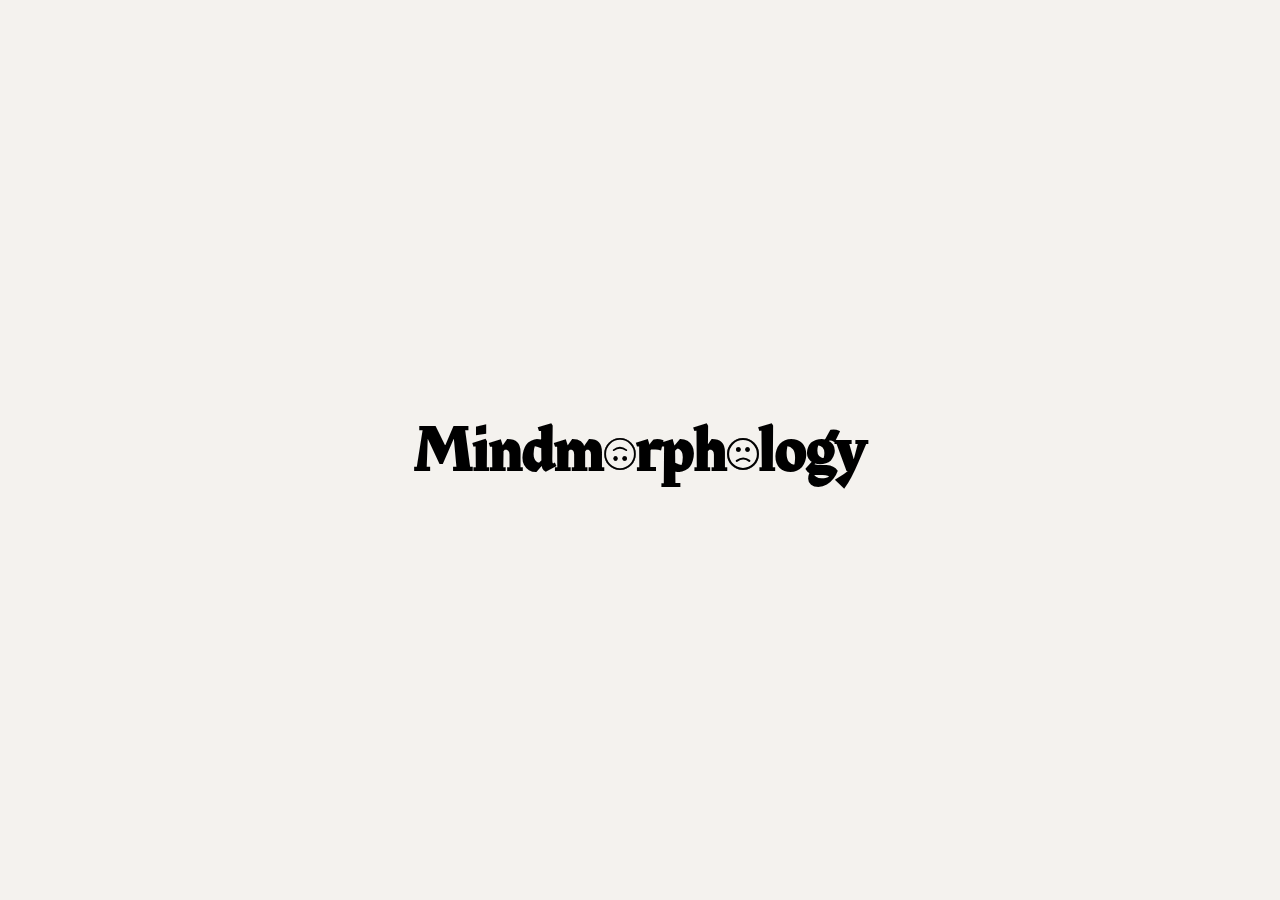
==== commit 32e47fba: "about page + cursor svg" ====
--- a/index.html
+++ b/index.html
@@ -13,45 +13,47 @@
 <body class="page page-loader">
     <div class="loader">
         <h1 class="loader__heading">Mindm<span class="loader__svg">
-                <svg xmlns="http://www.w3.org/2000/svg" viewBox="0 0 152 152">
-                    <g id="Group_70" data-name="Group 70" transform="translate(-6966 -1381)">
-                        <g id="Ellipse_38" data-name="Ellipse 38" transform="translate(6966 1381)" fill="none"
-                            stroke="#000" stroke-width="10">
-                            <circle cx="76" cy="76" r="76" stroke="none" />
-                            <circle cx="76" cy="76" r="71" fill="none" />
-                        </g>
-                        <g id="Group_15" data-name="Group 15" transform="translate(7009.368 1425.016)">
-                            <g id="Ellipse_35" data-name="Ellipse 35" transform="translate(-0.368 -0.016)" stroke="#000"
-                                stroke-width="10">
-                                <ellipse cx="11" cy="10.5" rx="11" ry="10.5" stroke="none" />
-                                <ellipse cx="11" cy="10.5" rx="6" ry="5.5" fill="none" />
+                <svg xmlns="http://www.w3.org/2000/svg" width="85" height="86" viewBox="0 0 85 86">
+                    <g id="Group_178" data-name="Group 178" transform="translate(226 345) rotate(180)">
+                        <g id="Group_177" data-name="Group 177" transform="translate(140.66 259.338)">
+                            <g id="Ellipse_38" data-name="Ellipse 38" transform="translate(0.34 -0.338)" fill="none"
+                                stroke="#000" stroke-width="5">
+                                <ellipse cx="42.5" cy="43" rx="42.5" ry="43" stroke="none" />
+                                <ellipse cx="42.5" cy="43" rx="40" ry="40.5" fill="none" />
                             </g>
-                            <g id="Ellipse_36" data-name="Ellipse 36" transform="translate(43.632 -0.016)" stroke="#000"
-                                stroke-width="10">
-                                <circle cx="10.5" cy="10.5" r="10.5" stroke="none" />
-                                <circle cx="10.5" cy="10.5" r="5.5" fill="none" />
+                            <g id="Group_15" data-name="Group 15" transform="translate(24.154 24.716)">
+                                <g id="Ellipse_35" data-name="Ellipse 35" transform="translate(0.186 -0.054)"
+                                    stroke="#000" stroke-width="5">
+                                    <circle cx="6" cy="6" r="6" stroke="none" />
+                                    <circle cx="6" cy="6" r="3.5" fill="none" />
+                                </g>
+                                <g id="Ellipse_36" data-name="Ellipse 36" transform="translate(25.186 -0.054)"
+                                    stroke="#000" stroke-width="5">
+                                    <ellipse cx="5.5" cy="6" rx="5.5" ry="6" stroke="none" />
+                                    <ellipse cx="5.5" cy="6" rx="3" ry="3.5" fill="none" />
+                                </g>
+                            </g>
+                            <g id="Ellipse_39" data-name="Ellipse 39" transform="translate(0.34 -0.338)" fill="#f4f2ee"
+                                stroke="#000" stroke-width="5">
+                                <ellipse cx="42.5" cy="43" rx="42.5" ry="43" stroke="none" />
+                                <ellipse cx="42.5" cy="43" rx="40" ry="40.5" fill="none" />
+                            </g>
+                            <g id="Group_16" data-name="Group 16" transform="translate(24.154 24.716)">
+                                <g id="Ellipse_35-2" data-name="Ellipse 35" transform="translate(0.186 -0.054)"
+                                    stroke="#000" stroke-width="5">
+                                    <circle cx="6" cy="6" r="6" stroke="none" />
+                                    <circle cx="6" cy="6" r="3.5" fill="none" />
+                                </g>
+                                <g id="Ellipse_36-2" data-name="Ellipse 36" transform="translate(25.186 -0.054)"
+                                    stroke="#000" stroke-width="5">
+                                    <ellipse cx="5.5" cy="6" rx="5.5" ry="6" stroke="none" />
+                                    <ellipse cx="5.5" cy="6" rx="3" ry="3.5" fill="none" />
+                                </g>
                             </g>
                         </g>
-                        <g id="Ellipse_39" data-name="Ellipse 39" transform="translate(6966 1381)" fill="#F4F2EE"
-                            stroke="#000" stroke-width="10">
-                            <circle cx="76" cy="76" r="76" stroke="none" />
-                            <circle cx="76" cy="76" r="71" fill="none" />
-                        </g>
-                        <g id="Group_16" data-name="Group 16" transform="translate(7009.368 1425.016)">
-                            <g id="Ellipse_35-2" data-name="Ellipse 35" transform="translate(-0.368 -0.016)"
-                                stroke="#000" stroke-width="10">
-                                <ellipse cx="11" cy="10.5" rx="11" ry="10.5" stroke="none" />
-                                <ellipse cx="11" cy="10.5" rx="6" ry="5.5" fill="none" />
-                            </g>
-                            <g id="Ellipse_36-2" data-name="Ellipse 36" transform="translate(43.632 -0.016)"
-                                stroke="#000" stroke-width="10">
-                                <circle cx="10.5" cy="10.5" r="10.5" stroke="none" />
-                                <circle cx="10.5" cy="10.5" r="5.5" fill="none" />
-                            </g>
-                        </g>
-                        <path id="Path_41" data-name="Path 41" d="M0,0S14.388,11.467,29.369,11.467,59.923,0,59.923,0"
-                            transform="translate(7012.325 1478.49)" fill="none" stroke="#000" stroke-linecap="round"
-                            stroke-width="10" />
+                        <path id="Path_267" data-name="Path 267" d="M0,6.441S8.082,0,16.5,0,33.66,6.441,33.66,6.441"
+                            transform="translate(200.342 318.857) rotate(180)" fill="none" stroke="#000"
+                            stroke-linecap="round" stroke-width="5" />
                     </g>
                 </svg>
             </span>rph<span class="loader__svg">
--- a/styles/main.css
+++ b/styles/main.css
@@ -504,6 +504,75 @@
 /* ---------------------------------------------------------------------------------------
  *  Components
  */
+.footer__login {
+  position: absolute;
+  bottom: 0.55556rem;
+  left: 50%;
+  -webkit-transform: translate(-50%, -50%);
+  transform: translate(-50%, -50%);
+  text-align: center;
+}
+
+.gray {
+  opacity: 0.7;
+}
+
+.login--form {
+  position: absolute;
+  top: 50%;
+  left: 50%;
+  -webkit-transform: translate(-50%, -50%);
+  transform: translate(-50%, -50%);
+  display: -ms-grid;
+  display: grid;
+  grid-gap: 0.55556rem 0;
+  text-align: left;
+}
+
+.login__input {
+  width: 13.88889rem;
+  height: 3.88889rem;
+  padding: 0 1.11111rem;
+  color: #000000;
+  background: #F4F2EE;
+  outline: none;
+  border: 0.27778rem solid #000000;
+  border-radius: 1.11111rem;
+}
+
+.login__submit {
+  width: 6.66667rem;
+  height: 3.88889rem;
+  color: #F4F2EE;
+  background: #000000;
+  outline: none;
+  border: none;
+  border-radius: 1.11111rem;
+  -webkit-box-shadow: 0.27778rem 0.27778rem 0 0 #00000080;
+          box-shadow: 0.27778rem 0.27778rem 0 0 #00000080;
+  cursor: pointer;
+  will-change: transform, opacity;
+  -webkit-transform-style: preserve-3d;
+  transform-style: preserve-3d;
+  -webkit-transition: background 150ms cubic-bezier(0, 0, 0.58, 1), -webkit-transform 150ms cubic-bezier(0, 0, 0.58, 1);
+  transition: background 150ms cubic-bezier(0, 0, 0.58, 1), -webkit-transform 150ms cubic-bezier(0, 0, 0.58, 1);
+  transition: transform 150ms cubic-bezier(0, 0, 0.58, 1), background 150ms cubic-bezier(0, 0, 0.58, 1);
+  transition: transform 150ms cubic-bezier(0, 0, 0.58, 1), background 150ms cubic-bezier(0, 0, 0.58, 1), -webkit-transform 150ms cubic-bezier(0, 0, 0.58, 1);
+}
+
+.login__submit:hover {
+  -webkit-transform: translate3d(0.27778rem, 0.27778rem, -1em);
+  transform: translate3d(0.27778rem, 0.27778rem, -1em);
+  -webkit-box-shadow: 0rem 0rem 0 0 #000000;
+          box-shadow: 0rem 0rem 0 0 #000000;
+}
+
+input[type="text"],
+textarea,
+select {
+  background: #F4F2EE;
+}
+
 .button {
   overflow: visible;
   margin: 0;
@@ -512,7 +581,7 @@
   border: none;
   outline: none;
   background: none;
-  cursor: pointer;
+  cursor: url(../assets/cursor-pointer.svg) 4 12, auto;
   -webkit-tap-highlight-color: rgba(0, 0, 0, 0);
 }
 
@@ -522,6 +591,53 @@
 
 .button:focus {
   outline: none;
+}
+
+.button--regular {
+  padding: 0.83333rem 0.55556rem;
+  width: 8.33333rem;
+  text-align: center;
+  border-radius: 1.11111rem;
+  color: #000000;
+  background: #F4F2EE;
+  border: 0.16667rem solid #000000;
+  -webkit-transition: background 150ms cubic-bezier(0, 0, 0.58, 1), -webkit-transform 150ms cubic-bezier(0, 0, 0.58, 1);
+  transition: background 150ms cubic-bezier(0, 0, 0.58, 1), -webkit-transform 150ms cubic-bezier(0, 0, 0.58, 1);
+  transition: transform 150ms cubic-bezier(0, 0, 0.58, 1), background 150ms cubic-bezier(0, 0, 0.58, 1);
+  transition: transform 150ms cubic-bezier(0, 0, 0.58, 1), background 150ms cubic-bezier(0, 0, 0.58, 1), -webkit-transform 150ms cubic-bezier(0, 0, 0.58, 1);
+}
+
+.button--regular:hover {
+  -webkit-transition: background 150ms cubic-bezier(0, 0, 0.58, 1), -webkit-transform 150ms cubic-bezier(0, 0, 0.58, 1);
+  transition: background 150ms cubic-bezier(0, 0, 0.58, 1), -webkit-transform 150ms cubic-bezier(0, 0, 0.58, 1);
+  transition: transform 150ms cubic-bezier(0, 0, 0.58, 1), background 150ms cubic-bezier(0, 0, 0.58, 1);
+  transition: transform 150ms cubic-bezier(0, 0, 0.58, 1), background 150ms cubic-bezier(0, 0, 0.58, 1), -webkit-transform 150ms cubic-bezier(0, 0, 0.58, 1);
+  -webkit-box-shadow: 0.27778rem 0.27778rem 0 0 #000000;
+          box-shadow: 0.27778rem 0.27778rem 0 0 #000000;
+}
+
+.buttton-container {
+  position: absolute;
+  display: -webkit-box;
+  display: -ms-flexbox;
+  display: flex;
+  -webkit-box-align: center;
+      -ms-flex-align: center;
+          align-items: center;
+  -webkit-box-pack: center;
+      -ms-flex-pack: center;
+          justify-content: center;
+  bottom: 0;
+  left: 50%;
+  -webkit-transform: translate(-50%, -50%);
+  transform: translate(-50%, -50%);
+  gap: 1.11111rem;
+}
+
+@media (min-width: 766px) {
+  .button--regular {
+    width: auto;
+  }
 }
 
 .list {
@@ -568,7 +684,7 @@
   border-radius: 1.11111rem;
   -webkit-box-shadow: 0.27778rem 0.27778rem 0 0 #000000;
           box-shadow: 0.27778rem 0.27778rem 0 0 #000000;
-  cursor: pointer;
+  cursor: url(../assets/cursor-pointer.svg) 4 12, auto;
   will-change: transform, opacity;
   -webkit-transform-style: preserve-3d;
   transform-style: preserve-3d;
@@ -585,7 +701,12 @@
   top: 0;
   left: 0;
   opacity: 0;
-  cursor: pointer;
+  cursor: url(../assets/cursor-pointer.svg) 4 12, auto;
+}
+
+.answear--narrow {
+  height: 4.66667rem;
+  margin: 0 auto;
 }
 
 .answear__long {
@@ -704,16 +825,11 @@
   padding: 0 0.55556rem;
 }
 
-.modal__buttons-container {
-  position: absolute;
-  bottom: 1.11111rem;
-}
-
 .modal__button {
   position: absolute;
   left: 50%;
-  -webkit-transform: translate(-50%, 50%);
-          transform: translate(-50%, 50%);
+  transform: translate(-50%, 50%);
+  -webkit-transform: translate(-50%, -50%);
   width: 10.55556rem;
   height: 3.61111rem;
   bottom: 5rem;
@@ -728,7 +844,7 @@
 
 .modal__button--2 {
   background: #F4F2EE;
-  margin: 0.83333rem;
+  margin: 2.83333rem 0.83333rem 0;
   padding: 0.83333rem 0;
   width: 5.55556rem;
   border-radius: 1.11111rem;
@@ -776,6 +892,11 @@
   display: -webkit-inline-box;
   display: -ms-inline-flexbox;
   display: inline-flex;
+}
+
+.loader__first {
+  -webkit-transform: rotate(180deg);
+          transform: rotate(180deg);
 }
 
 .loader__svg {
@@ -863,19 +984,49 @@
 }
 
 .wheel {
-  width: 13.88889rem;
-  height: 13.88889rem;
+  width: 19.44444rem;
+  height: auto;
+  position: relative;
+}
+
+@media (min-width: 766px) {
+  .wheel {
+    width: 25rem;
+  }
+}
+
+.canvas__container {
+  height: 100%;
+  position: relative;
+  width: 100%;
+}
+
+.canvas__canvas {
+  height: 100%;
+  position: relative;
+  width: 100%;
+  z-index: 1;
+}
+
+.canvas__mirror {
+  height: 100%;
+  left: 0;
+  position: absolute;
+  top: 0;
+  width: 100%;
 }
 
 /* ---------------------------------------------------------------------------------------
  *  Pages
  */
 .page {
+  cursor: auto;
+  cursor: url(../assets/cursor.svg) 4 12, auto;
   background-color: #F4F2EE;
 }
 
 .page__heading {
-  padding: 2.11111rem 0.83333rem 0;
+  padding: 1.11111rem 0.83333rem 0;
   text-align: center;
 }
 
@@ -893,6 +1044,10 @@
   left: 50%;
   -webkit-transform: translate(-50%, -50%);
   transform: translate(-50%, -50%);
+}
+
+.page-loader {
+  cursor: progress;
 }
 
 @media (min-width: 766px) {
